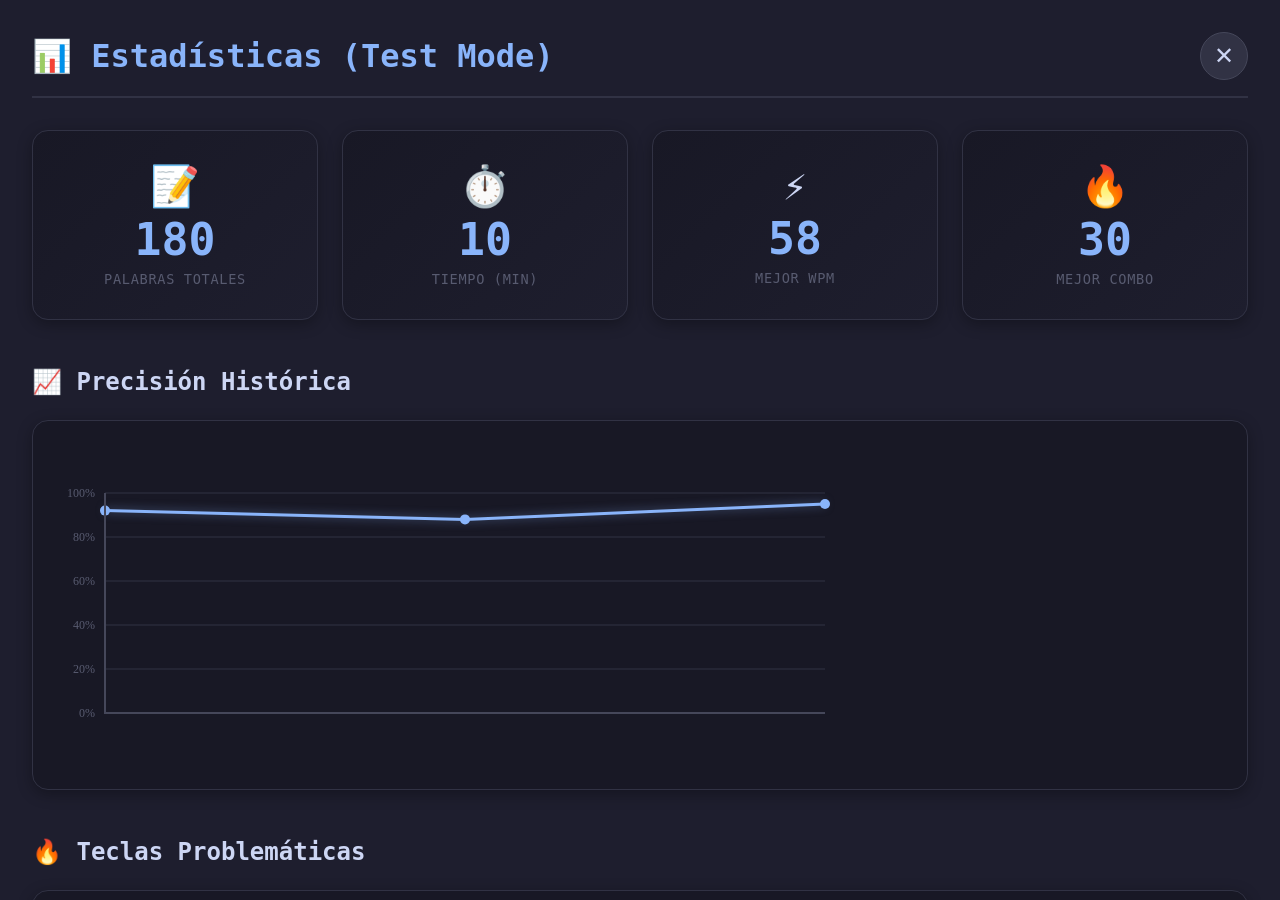
==== dashboard-test.html @ 6df622f4 "Supercambios task 1-8 complete" ====
<!DOCTYPE html>
<html lang="es">
<head>
    <meta charset="UTF-8">
    <meta name="viewport" content="width=device-width, initial-scale=1.0">
    <title>Dashboard Test - Type The Keyboard</title>
    <link rel="stylesheet" href="styles.css">
</head>
<body>
    <div class="header">
        <div class="logo">Dashboard Test</div>
    </div>

    <!-- Statistics Dashboard -->
    <div class="stats-dashboard" id="statsDashboard" style="display: block;">
        <div class="dashboard-header">
            <h2>📊 Estadísticas (Test Mode)</h2>
            <button class="back-btn" onclick="window.close()">✕</button>
        </div>

        <!-- Overall Statistics Cards -->
        <div class="overall-stats">
            <div class="stat-card">
                <div class="stat-icon">📝</div>
                <div class="stat-value" id="dashTotalWords">0</div>
                <div class="stat-label">Palabras totales</div>
            </div>
            <div class="stat-card">
                <div class="stat-icon">⏱️</div>
                <div class="stat-value" id="dashTotalTime">0</div>
                <div class="stat-label">Tiempo (min)</div>
            </div>
            <div class="stat-card">
                <div class="stat-icon">⚡</div>
                <div class="stat-value" id="dashBestWpm">0</div>
                <div class="stat-label">Mejor WPM</div>
            </div>
            <div class="stat-card">
                <div class="stat-icon">🔥</div>
                <div class="stat-value" id="dashBestCombo">0</div>
                <div class="stat-label">Mejor Combo</div>
            </div>
        </div>

        <!-- Historical Accuracy Chart -->
        <div class="chart-section">
            <h3>📈 Precisión Histórica</h3>
            <div class="chart-container">
                <canvas id="accuracyChart" width="800" height="300"></canvas>
            </div>
        </div>

        <!-- Keyboard Heatmap -->
        <div class="heatmap-section">
            <h3>🔥 Teclas Problemáticas</h3>
            <div class="heatmap-container" id="keyboardHeatmap"></div>
            <div class="problematic-keys-list" id="problematicKeysList"></div>
        </div>

        <!-- Top Difficult Words -->
        <div class="difficult-words-section">
            <h3>😰 Palabras Más Difíciles</h3>
            <div class="difficult-words-list" id="difficultWordsList"></div>
        </div>
    </div>

    <script src="statsTracker.js"></script>
    <script>
        // Initialize stats tracker
        const statsTracker = new StatsTracker();
        
        // Test function to populate with mock data
        async function populateWithMockData() {
            await statsTracker.initialize();
            
            // Create mock sessions
            const mockSessions = [
                {
                    timestamp: Date.now() - 86400000 * 5,
                    wpm: 45,
                    accuracy: 92,
                    totalWords: 50,
                    correctWords: 46,
                    missedWords: 4,
                    duration: 180,
                    highestCombo: 15,
                    difficulty: 'medium',
                    language: 'es',
                    sentencesCompleted: 3,
                    perfectSentences: 1
                },
                {
                    timestamp: Date.now() - 86400000 * 3,
                    wpm: 52,
                    accuracy: 88,
                    totalWords: 60,
                    correctWords: 53,
                    missedWords: 7,
                    duration: 200,
                    highestCombo: 22,
                    difficulty: 'medium',
                    language: 'es',
                    sentencesCompleted: 4,
                    perfectSentences: 2
                },
                {
                    timestamp: Date.now() - 86400000,
                    wpm: 58,
                    accuracy: 95,
                    totalWords: 70,
                    correctWords: 67,
                    missedWords: 3,
                    duration: 220,
                    highestCombo: 30,
                    difficulty: 'hard',
                    language: 'es',
                    sentencesCompleted: 5,
                    perfectSentences: 3
                }
            ];

            // Save mock sessions
            for (const session of mockSessions) {
                // Simulate session tracking
                statsTracker.startSession();
                
                // Add some mock errors
                statsTracker.trackKeyError('a');
                statsTracker.trackKeyError('s');
                statsTracker.trackKeyError('e');
                statsTracker.trackKeyError('a');
                statsTracker.trackWordError('gato');
                statsTracker.trackWordError('perro');
                statsTracker.trackWordError('casa');
                
                await statsTracker.saveSession(session);
            }
            
            console.log('Mock data populated');
            await loadDashboard();
        }

        // Load dashboard with data
        async function loadDashboard() {
            try {
                // Get overall stats
                const overallStats = await statsTracker.getOverallStats();
                console.log('Overall stats:', overallStats);

                // Update stat cards
                document.getElementById('dashTotalWords').textContent = overallStats.totalWords || 0;
                document.getElementById('dashTotalTime').textContent = Math.round((overallStats.totalTime || 0) / 60) || 0;
                document.getElementById('dashBestWpm').textContent = overallStats.bestWpm || 0;
                document.getElementById('dashBestCombo').textContent = overallStats.bestCombo || 0;

                // Generate accuracy chart
                await generateAccuracyChart();

                // Generate keyboard heatmap
                await generateKeyboardHeatmap();

                // Display top difficult words
                await displayTopDifficultWords();

                console.log('Dashboard loaded successfully');
            } catch (error) {
                console.error('Failed to load dashboard:', error);
            }
        }

        // Generate accuracy chart
        async function generateAccuracyChart() {
            const canvas = document.getElementById('accuracyChart');
            const ctx = canvas.getContext('2d');
            const accuracies = await statsTracker.getHistoricalAccuracy();

            if (accuracies.length === 0) {
                ctx.fillStyle = '#585b70';
                ctx.font = '16px "Roboto Mono"';
                ctx.textAlign = 'center';
                ctx.fillText('No hay datos históricos disponibles', canvas.width / 2, canvas.height / 2);
                return;
            }

            ctx.clearRect(0, 0, canvas.width, canvas.height);

            const padding = 40;
            const chartWidth = canvas.width - padding * 2;
            const chartHeight = canvas.height - padding * 2;

            // Draw grid
            ctx.strokeStyle = '#313244';
            ctx.lineWidth = 1;
            for (let i = 0; i <= 5; i++) {
                const y = padding + (chartHeight / 5) * i;
                ctx.beginPath();
                ctx.moveTo(padding, y);
                ctx.lineTo(canvas.width - padding, y);
                ctx.stroke();

                ctx.fillStyle = '#585b70';
                ctx.font = '12px "Roboto Mono"';
                ctx.textAlign = 'right';
                ctx.fillText(`${100 - i * 20}%`, padding - 10, y + 4);
            }

            // Draw line
            ctx.strokeStyle = '#89b4fa';
            ctx.lineWidth = 3;
            ctx.shadowBlur = 10;
            ctx.shadowColor = 'rgba(137, 180, 250, 0.5)';
            ctx.beginPath();
            
            accuracies.forEach((accuracy, index) => {
                const x = padding + (chartWidth / (accuracies.length - 1)) * index;
                const y = padding + chartHeight - (accuracy / 100) * chartHeight;
                if (index === 0) ctx.moveTo(x, y);
                else ctx.lineTo(x, y);
            });
            
            ctx.stroke();
            ctx.shadowBlur = 0;

            // Draw points
            ctx.fillStyle = '#89b4fa';
            accuracies.forEach((accuracy, index) => {
                const x = padding + (chartWidth / (accuracies.length - 1)) * index;
                const y = padding + chartHeight - (accuracy / 100) * chartHeight;
                ctx.beginPath();
                ctx.arc(x, y, 5, 0, Math.PI * 2);
                ctx.fill();
            });

            // Draw axes
            ctx.strokeStyle = '#45475a';
            ctx.lineWidth = 2;
            ctx.beginPath();
            ctx.moveTo(padding, padding);
            ctx.lineTo(padding, canvas.height - padding);
            ctx.lineTo(canvas.width - padding, canvas.height - padding);
            ctx.stroke();
        }

        // Generate keyboard heatmap
        async function generateKeyboardHeatmap() {
            const heatmapContainer = document.getElementById('keyboardHeatmap');
            const problematicKeysList = document.getElementById('problematicKeysList');
            const problematicKeys = await statsTracker.getProblematicKeys();

            if (problematicKeys.size === 0) {
                heatmapContainer.innerHTML = '<div class="empty-state"><div class="empty-state-icon">🎉</div><div class="empty-state-text">¡Sin errores registrados!</div></div>';
                return;
            }

            const maxErrors = Math.max(...Array.from(problematicKeys.values()));
            const keyboardLayout = [
                ['q', 'w', 'e', 'r', 't', 'y', 'u', 'i', 'o', 'p'],
                ['a', 's', 'd', 'f', 'g', 'h', 'j', 'k', 'l'],
                ['z', 'x', 'c', 'v', 'b', 'n', 'm']
            ];

            const heatmapKeyboard = document.createElement('div');
            heatmapKeyboard.className = 'heatmap-keyboard';

            keyboardLayout.forEach(row => {
                const rowDiv = document.createElement('div');
                rowDiv.className = 'heatmap-row';

                row.forEach(key => {
                    const keyDiv = document.createElement('div');
                    keyDiv.className = 'heatmap-key';
                    keyDiv.textContent = key;

                    const errorCount = problematicKeys.get(key) || 0;
                    if (errorCount > 0) {
                        keyDiv.setAttribute('data-errors', errorCount);
                        const intensity = errorCount / maxErrors;
                        const hue = (1 - intensity) * 120;
                        keyDiv.style.backgroundColor = `hsl(${hue}, 70%, 40%)`;
                        keyDiv.style.color = '#1e1e2e';
                    }

                    rowDiv.appendChild(keyDiv);
                });

                heatmapKeyboard.appendChild(rowDiv);
            });

            heatmapContainer.innerHTML = '';
            heatmapContainer.appendChild(heatmapKeyboard);

            // Top 10 keys
            const sortedKeys = Array.from(problematicKeys.entries())
                .sort((a, b) => b[1] - a[1])
                .slice(0, 10);

            problematicKeysList.innerHTML = '';
            sortedKeys.forEach(([key, count]) => {
                const keyItem = document.createElement('div');
                keyItem.className = 'problematic-key-item';
                keyItem.innerHTML = `
                    <div class="problematic-key-char">${key}</div>
                    <div>
                        <div class="problematic-key-count">${count}</div>
                        <div class="problematic-key-label">errores</div>
                    </div>
                `;
                problematicKeysList.appendChild(keyItem);
            });
        }

        // Display top difficult words
        async function displayTopDifficultWords() {
            const difficultWordsList = document.getElementById('difficultWordsList');
            const topWords = await statsTracker.getTopDifficultWords();

            if (topWords.length === 0) {
                difficultWordsList.innerHTML = '<div class="empty-state"><div class="empty-state-icon">✨</div><div class="empty-state-text">¡Sin palabras difíciles!</div></div>';
                return;
            }

            difficultWordsList.innerHTML = '';
            topWords.forEach((item, index) => {
                const wordItem = document.createElement('div');
                wordItem.className = 'difficult-word-item';
                wordItem.innerHTML = `
                    <div class="difficult-word-rank">#${index + 1}</div>
                    <div class="difficult-word-text">${item.word}</div>
                    <div class="difficult-word-errors">
                        <div class="difficult-word-count">${item.errors}</div>
                        <div class="difficult-word-label">intentos</div>
                    </div>
                `;
                difficultWordsList.appendChild(wordItem);
            });
        }

        // Initialize on load
        window.addEventListener('load', () => {
            console.log('Dashboard test loaded');
            populateWithMockData();
        });
    </script>
</body>
</html>
---- styles.css ----
* {
    margin: 0;
    padding: 0;
    box-sizing: border-box;
}

body {
    font-family: 'Roboto Mono', 'SF Mono', 'Fira Code', monospace;
    background: #1e1e2e;
    color: #cdd6f4;
    min-height: 100vh;
    max-height: 100vh;
    overflow: hidden;
    display: flex;
    flex-direction: column;
    align-items: center;
    justify-content: center;
    user-select: none;
}

.container {
    width: 100%;
    max-width: 900px;
    height: calc(100vh - 80px);
    padding: 2rem;
    padding-top: 5rem;
    overflow: hidden;
    display: flex;
    flex-direction: column;
}

/* Header */
.header {
    position: fixed;
    top: 0;
    left: 0;
    right: 0;
    display: flex;
    align-items: center;
    justify-content: center;
    padding: 2.5rem 2.5rem;
    background: #181825;
    border-bottom: 1px solid #313244;
    z-index: 50;
}

.logo {
    font-size: 1.8rem;
    font-weight: 700;
    color: #89b4fa;
    letter-spacing: -0.02em;
}

/* Stats bar */
.stats-bar {
    display: flex;
    gap: 2rem;
    margin-bottom: 2rem;
    opacity: 0;
    transition: opacity 0.3s;
}

.stats-bar.visible {
    opacity: 1;
}

.stat-item {
    display: flex;
    flex-direction: column;
}

.stat-value {
    font-size: 1.8rem;
    font-weight: 700;
    color: #89b4fa;
    line-height: 1;
}

.stat-label {
    font-size: 0.65rem;
    color: #585b70;
    text-transform: uppercase;
    letter-spacing: 0.05em;
    margin-top: 0.2rem;
}

/* Zona de oraciones acumuladas */
.accumulated-sentences {
    min-height: 80px;
    margin-bottom: 1rem;
    padding: 1rem;
    background: rgba(49, 50, 68, 0.3);
    border-radius: 8px;
    border: 1px solid #313244;
    display: flex;
    flex-wrap: wrap;
    gap: 0.3em;
    align-items: flex-start;
    font-size: 1.2rem;
    line-height: 1.8;
    overflow: hidden;
    transition: all 0.3s;
}

.accumulated-sentences .word-accumulated {
    color: #a6e3a1;
    font-weight: 500;
    transition: all 0.3s;
}

.accumulated-sentences .sentence-complete {
    animation: sentenceGlow 0.6s ease;
}

.accumulated-sentences .period {
    color: #89b4fa;
    font-weight: 700;
    margin-right: 0.8em;
}

@keyframes sentenceGlow {

    0%,
    100% {
        color: #a6e3a1;
    }

    50% {
        color: #f9e2af;
        transform: scale(1.1);
    }
}

/* Zona de texto - Vertical Track */
.text-display {
    position: relative;
    font-size: 1.5rem;
    line-height: 2;
    flex: 1;
    min-height: 0;
    margin-bottom: 1rem;
    outline: none;
    overflow: hidden;
    white-space: nowrap;
    border: 2px solid #313244;
    border-radius: 8px;
    background: none;
}

.text-display .word {
    display: inline-block;
    margin-right: 0.5em;
}

/* Falling words */
.falling-word {
    position: absolute;
    display: flex;
    gap: 0.1em;
    color: #585b70;
    transition: color 0.2s;
}

.text-display .char {
    position: relative;
    display: inline-block;
    color: #585b70;
    transition: color 0.05s;
}

.text-display .char.correct {
    color: #cdd6f4;
}

.text-display .char.incorrect {
    color: #f38ba8;
}

.text-display .char.extra {
    color: #f38ba8;
    opacity: 0.7;
}

/* Cursor parpadeante */
.cursor {
    position: absolute;
    width: 2px;
    height: 1.8rem;
    background: #89b4fa;
    border-radius: 1px;
    top: 0.2rem;
    left: 0;
    transition: left 0.08s ease, top 0.08s ease;
    animation: blink 1s step-end infinite;
}

.cursor.typing {
    animation: none;
    opacity: 1;
}

@keyframes blink {

    0%,
    100% {
        opacity: 1;
    }

    50% {
        opacity: 0;
    }
}

/* Mensaje de inicio */
.start-hint {
    display: block;
    width: 100%;
    color: #585b70;
    font-size: 0.9rem;
    margin-top: 1rem;
    margin-bottom: 1rem;
    transition: opacity 0.3s;
    text-align: center;
}

.start-hint.hidden {
    opacity: 0;
}

/* Pantalla de resultados */
.results {
    display: none;
    flex-direction: column;
    align-items: center;
    gap: 2rem;
    animation: fadeIn 0.4s ease;
}

.results.active {
    display: flex;
}

@keyframes fadeIn {
    from {
        opacity: 0;
        transform: translateY(10px);
    }

    to {
        opacity: 1;
        transform: translateY(0);
    }
}

.results-grid {
    display: grid;
    grid-template-columns: repeat(5, 1fr);
    gap: 1.5rem;
}

.result-card {
    text-align: center;
    padding: 1.2rem;
    background: #313244;
    border-radius: 12px;
}

.result-card .value {
    font-size: 2.2rem;
    font-weight: 700;
    color: #89b4fa;
}

.result-card .label {
    font-size: 0.7rem;
    color: #585b70;
    text-transform: uppercase;
    letter-spacing: 0.05em;
    margin-top: 0.3rem;
}

.restart-btn {
    background: none;
    border: 1px solid #313244;
    color: #585b70;
    font-family: inherit;
    font-size: 0.85rem;
    padding: 0.6rem 1.5rem;
    border-radius: 8px;
    cursor: pointer;
    transition: all 0.2s;
}

.restart-btn:hover {
    border-color: #89b4fa;
    color: #89b4fa;
}

.restart-hint {
    font-size: 0.75rem;
    color: #45475a;
}

/* Footer */
.back-to-menu-btn {
    background: none;
    border: none;
    color: #89b4fa;
    font-family: inherit;
    font-size: 0.8rem;
    cursor: pointer;
    padding: 0.5rem 1rem;
    margin-top: 2rem;
    transition: color 0.2s;
}

.back-to-menu-btn:hover {
    color: #89b4fa;
}

.footer {
    position: fixed;
    bottom: 1.5rem;
    font-size: 0.7rem;
    color: #45475a;
}

/* Bomba */
.bomb {
    position: absolute;
    width: 2px;
    height: 1.8rem;
    background: #f38ba8;
    border-radius: 1px;
    top: 0.2rem;
    left: 0;
    transition: left 0.1s linear, top 0.1s linear;
    z-index: 5;
    box-shadow: 0 0 8px rgba(243, 139, 168, 0.6), 0 0 20px rgba(243, 139, 168, 0.3);
}

.bomb::before {
    content: '💣';
    position: absolute;
    top: -1.4rem;
    left: 50%;
    transform: translateX(-50%);
    font-size: 1rem;
    filter: drop-shadow(0 0 4px rgba(243, 139, 168, 0.8));
}

.bomb.exploding::before {
    content: '💥';
    font-size: 1.4rem;
    animation: explode 0.4s ease forwards;
}

@keyframes explode {
    0% {
        transform: translateX(-50%) scale(1);
    }

    50% {
        transform: translateX(-50%) scale(1.8);
    }

    100% {
        transform: translateX(-50%) scale(0.5);
        opacity: 0;
    }
}

.word.exploded .char {
    animation: charExplode 0.3s ease forwards;
    color: #f38ba8 !important;
}

@keyframes charExplode {
    0% {
        transform: translateY(0);
        opacity: 1;
    }

    50% {
        transform: translateY(-4px);
    }

    100% {
        transform: translateY(0);
        opacity: 1;
    }
}

.bomb-warning {
    position: fixed;
    top: 0;
    left: 0;
    right: 0;
    bottom: 0;
    background: rgba(243, 139, 168, 0.03);
    pointer-events: none;
    opacity: 0;
    transition: opacity 0.2s;
    z-index: 100;
}

.bomb-warning.flash {
    opacity: 1;
    animation: flashRed 0.3s ease;
}

@keyframes flashRed {
    0% {
        background: rgba(243, 139, 168, 0.15);
    }

    100% {
        background: rgba(243, 139, 168, 0);
    }
}

/* Menú de dificultad */
.menu-screen {
    display: flex;
    flex-direction: column;
    align-items: center;
    justify-content: center;
    min-height: 100vh;
    padding: 2rem;
    padding-top: 5rem;
    animation: fadeIn 0.4s ease;
}

.menu-screen.hidden {
    display: none;
}

.menu-title {
    font-size: 2.4rem;
    font-weight: 700;
    color: #89b4fa;
    margin-bottom: 0.5rem;
    letter-spacing: -0.02em;
}

.menu-subtitle {
    font-size: 0.9rem;
    color: #585b70;
    margin-bottom: 3rem;
    text-align: center;
    max-width: 400px;
    line-height: 1.6;
}

.difficulty-cards {
    display: flex;
    gap: 1.5rem;
}

.difficulty-card {
    background: #181825;
    border: 1px solid #313244;
    border-radius: 16px;
    padding: 2rem 1.8rem;
    width: 200px;
    text-align: center;
    cursor: pointer;
    transition: all 0.2s ease;
    position: relative;
    overflow: hidden;
}

.difficulty-card:hover {
    transform: translateY(-4px);
    border-color: var(--card-color);
    box-shadow: 0 8px 30px rgba(0, 0, 0, 0.3);
}

.difficulty-card::before {
    content: '';
    position: absolute;
    top: 0;
    left: 0;
    right: 0;
    height: 3px;
    background: var(--card-color);
    opacity: 0;
    transition: opacity 0.2s;
}

.difficulty-card:hover::before {
    opacity: 1;
}

.difficulty-card.easy {
    --card-color: #a6e3a1;
}

.difficulty-card.medium {
    --card-color: #f9e2af;
}

.difficulty-card.hard {
    --card-color: #f38ba8;
}

.difficulty-icon {
    font-size: 2.5rem;
    margin-bottom: 1rem;
}

.difficulty-icon img {
    width: 4rem;
    height: 4rem;
    object-fit: contain;
}

.difficulty-name {
    font-size: 1.1rem;
    font-weight: 600;
    color: #cdd6f4;
    margin-bottom: 0.5rem;
}

.difficulty-desc {
    font-size: 0.75rem;
    color: #585b70;
    line-height: 1.5;
}

.difficulty-speed {
    display: inline-block;
    margin-top: 0.8rem;
    font-size: 0.7rem;
    color: var(--card-color);
    background: rgba(0, 0, 0, 0.2);
    padding: 0.3rem 0.6rem;
    border-radius: 4px;
    font-weight: 500;
}


/* Toggle de idioma */
.language-toggle {
    margin-top: 2rem;
    display: flex;
    align-items: center;
    gap: 0.8rem;
    cursor: pointer;
    user-select: none;
}

.lang-label {
    font-size: 0.85rem;
    color: #585b70;
    transition: color 0.3s;
}

.lang-label.lang-active {
    color: #89b4fa;
    font-weight: 600;
}

.toggle-track {
    width: 44px;
    height: 24px;
    background: #313244;
    border-radius: 12px;
    position: relative;
    transition: background 0.3s;
}

.toggle-ball {
    width: 18px;
    height: 18px;
    background: #89b4fa;
    border-radius: 50%;
    position: absolute;
    top: 3px;
    left: 3px;
    transition: left 0.3s ease;
    box-shadow: 0 0 6px rgba(137, 180, 250, 0.5);
}

.toggle-ball.right {
    left: 23px;
}

@media (max-width: 600px) {
    .difficulty-cards {
        flex-direction: column;
        gap: 1rem;
    }

    .difficulty-card {
        width: 100%;
        max-width: 280px;
    }

    .text-display {
        font-size: 1.2rem;
        height: 2.5rem;
    }

    .results-grid {
        grid-template-columns: repeat(2, 1fr);
    }

    .config {
        flex-wrap: wrap;
    }
}

/* Combo Display Styles */
.combo-display {
    position: fixed;
    top: 50%;
    right: 2rem;
    transform: translateY(-50%);
    display: flex;
    flex-direction: column;
    align-items: center;
    gap: 1rem;
    z-index: 20;
}

.combo-counter {
    display: flex;
    flex-direction: column;
    align-items: center;
    padding: 1.5rem 1.2rem;
    background: rgba(49, 50, 68, 0.9);
    border: 2px solid #89b4fa;
    border-radius: 12px;
    min-width: 100px;
    box-shadow: 0 4px 20px rgba(137, 180, 250, 0.3);
}

.combo-value {
    font-size: 3rem;
    font-weight: 700;
    color: #89b4fa;
    line-height: 1;
    text-shadow: 0 0 10px rgba(137, 180, 250, 0.5);
}

.combo-label {
    font-size: 0.7rem;
    color: #585b70;
    text-transform: uppercase;
    letter-spacing: 0.1em;
    margin-top: 0.5rem;
}

.multiplier {
    padding: 0.8rem 1.5rem;
    background: linear-gradient(135deg, rgba(249, 226, 175, 0.15) 0%, rgba(250, 179, 135, 0.15) 100%);
    border: 2px solid #f9e2af;
    border-radius: 8px;
    box-shadow: 0 4px 15px rgba(249, 226, 175, 0.2);
}

.multiplier-value {
    font-size: 1.8rem;
    font-weight: 700;
    color: #f9e2af;
    text-shadow: 0 0 8px rgba(249, 226, 175, 0.6);
}

/* Combo fire effect (for combo 21+) */
.combo-counter.on-fire {
    animation: fireGlow 0.5s ease-in-out infinite alternate;
    border-color: #f38ba8;
}

.combo-counter.on-fire .combo-value {
    color: #f38ba8;
    text-shadow: 0 0 15px rgba(243, 139, 168, 0.8);
}

@keyframes fireGlow {
    from {
        box-shadow: 0 0 20px rgba(243, 139, 168, 0.5);
    }

    to {
        box-shadow: 0 0 40px rgba(243, 139, 168, 0.8), 0 0 60px rgba(251, 179, 135, 0.6);
    }
}

/* Multiplier Display (legacy element - now part of combo display) */
.multiplier-display {
    display: none;
}

/* Visual Keyboard Styles */
.visual-keyboard {
    display: flex;
    flex-direction: column;
    gap: 0.4rem;
    padding: 1rem;
    background: #181825;
    border-radius: 12px;
    margin: 1rem auto 0;
    max-width: 900px;
    box-shadow: 0 4px 20px rgba(0, 0, 0, 0.3);
}

.keyboard-row {
    display: flex;
    gap: 0.3rem;
    justify-content: center;
}

.key {
    min-width: 2.8rem;
    height: 2.8rem;
    display: flex;
    align-items: center;
    justify-content: center;
    background: #313244;
    border: 1px solid #45475a;
    border-radius: 6px;
    font-size: 0.85rem;
    font-weight: 500;
    color: #cdd6f4;
    transition: all 0.15s ease;
    position: relative;
    cursor: default;
    user-select: none;
}

.key.spacebar {
    min-width: 18rem;
    font-size: 0.7rem;
    letter-spacing: 0.1em;
}

/* Expected key (next to type) */
.key.expected {
    border-color: var(--finger-color);
    box-shadow: 0 0 12px var(--finger-color), inset 0 0 8px rgba(255, 255, 255, 0.1);
    background: rgba(137, 180, 250, 0.1);
    transform: translateY(-2px);
    animation: pulse 1s ease-in-out infinite;
}

@keyframes pulse {

    0%,
    100% {
        box-shadow: 0 0 12px var(--finger-color), inset 0 0 8px rgba(255, 255, 255, 0.1);
    }

    50% {
        box-shadow: 0 0 20px var(--finger-color), inset 0 0 12px rgba(255, 255, 255, 0.15);
    }
}

/* Correct key press */
.key.correct {
    background: #a6e3a1;
    color: #1e1e2e;
    border-color: #a6e3a1;
    box-shadow: 0 0 15px #a6e3a1;
    transform: scale(0.95);
    animation: correctPulse 0.2s ease;
}

@keyframes correctPulse {
    0% {
        transform: scale(1);
    }

    50% {
        transform: scale(1.1);
    }

    100% {
        transform: scale(0.95);
    }
}

/* Incorrect key press */
.key.incorrect {
    background: #f38ba8;
    color: #1e1e2e;
    border-color: #f38ba8;
    box-shadow: 0 0 15px #f38ba8;
    animation: shake 0.3s ease;
}

@keyframes shake {

    0%,
    100% {
        transform: translateX(0);
    }

    25% {
        transform: translateX(-4px);
    }

    75% {
        transform: translateX(4px);
    }
}

/* Hover effect for keys (for reference) */
.key:hover {
    background: #45475a;
}

/* Responsive adjustments */
@media (max-width: 768px) {
    .visual-keyboard {
        scale: 0.8;
        margin: 0.5rem auto;
    }

    .key {
        min-width: 2.2rem;
        height: 2.2rem;
        font-size: 0.75rem;
    }

    .key.spacebar {
        min-width: 14rem;
    }
}

/* View Stats Button */
.view-stats-btn {
    margin-top: 2rem;
    background: linear-gradient(135deg, #89b4fa 0%, #cba6f7 100%);
    border: none;
    color: #1e1e2e;
    font-family: inherit;
    font-size: 0.95rem;
    font-weight: 600;
    padding: 0.8rem 2rem;
    border-radius: 12px;
    cursor: pointer;
    transition: all 0.3s;
    box-shadow: 0 4px 15px rgba(137, 180, 250, 0.3);
}

.view-stats-btn:hover {
    transform: translateY(-2px);
    box-shadow: 0 6px 20px rgba(137, 180, 250, 0.5);
}

/* Statistics Dashboard */
.stats-dashboard {
    position: fixed;
    top: 0;
    left: 0;
    right: 0;
    bottom: 0;
    background: #1e1e2e;
    z-index: 100;
    overflow-y: auto;
    padding: 2rem;
    animation: slideIn 0.3s ease;
}

@keyframes slideIn {
    from {
        opacity: 0;
        transform: translateY(20px);
    }

    to {
        opacity: 1;
        transform: translateY(0);
    }
}

.dashboard-header {
    display: flex;
    justify-content: space-between;
    align-items: center;
    margin-bottom: 2rem;
    padding-bottom: 1rem;
    border-bottom: 2px solid #313244;
}

.dashboard-header h2 {
    font-size: 2rem;
    color: #89b4fa;
    font-weight: 700;
}

.dashboard-header .back-btn {
    background: #313244;
    border: 1px solid #45475a;
    color: #cdd6f4;
    font-size: 1.5rem;
    width: 3rem;
    height: 3rem;
    border-radius: 50%;
    cursor: pointer;
    transition: all 0.2s;
    display: flex;
    align-items: center;
    justify-content: center;
}

.dashboard-header .back-btn:hover {
    background: #45475a;
    border-color: #89b4fa;
    color: #89b4fa;
}

/* Overall Statistics Cards */
.overall-stats {
    display: grid;
    grid-template-columns: repeat(auto-fit, minmax(200px, 1fr));
    gap: 1.5rem;
    margin-bottom: 3rem;
}

.overall-stats .stat-card {
    background: linear-gradient(135deg, #181825 0%, #1e1e2e 100%);
    border: 1px solid #313244;
    border-radius: 16px;
    padding: 2rem;
    text-align: center;
    transition: all 0.3s;
    box-shadow: 0 4px 15px rgba(0, 0, 0, 0.3);
}

.overall-stats .stat-card:hover {
    transform: translateY(-4px);
    border-color: #89b4fa;
    box-shadow: 0 8px 25px rgba(137, 180, 250, 0.2);
}

.overall-stats .stat-icon {
    font-size: 2.5rem;
    margin-bottom: 0.5rem;
}

.overall-stats .stat-value {
    font-size: 2.8rem;
    font-weight: 700;
    color: #89b4fa;
    line-height: 1;
    margin-bottom: 0.5rem;
}

.overall-stats .stat-label {
    font-size: 0.85rem;
    color: #585b70;
    text-transform: uppercase;
    letter-spacing: 0.05em;
}

/* Chart Section */
.chart-section {
    margin-bottom: 3rem;
}

.chart-section h3 {
    font-size: 1.5rem;
    color: #cdd6f4;
    margin-bottom: 1.5rem;
    font-weight: 600;
}

.chart-container {
    background: #181825;
    border: 1px solid #313244;
    border-radius: 16px;
    padding: 2rem;
    box-shadow: 0 4px 15px rgba(0, 0, 0, 0.3);
}

/* Heatmap Section */
.heatmap-section {
    margin-bottom: 3rem;
}

.heatmap-section h3 {
    font-size: 1.5rem;
    color: #cdd6f4;
    margin-bottom: 1.5rem;
    font-weight: 600;
}

.heatmap-container {
    background: #181825;
    border: 1px solid #313244;
    border-radius: 16px;
    padding: 2rem;
    margin-bottom: 1.5rem;
    box-shadow: 0 4px 15px rgba(0, 0, 0, 0.3);
}

.heatmap-keyboard {
    display: flex;
    flex-direction: column;
    gap: 0.4rem;
}

.heatmap-row {
    display: flex;
    gap: 0.3rem;
    justify-content: center;
}

.heatmap-key {
    min-width: 2.8rem;
    height: 2.8rem;
    display: flex;
    align-items: center;
    justify-content: center;
    background: #313244;
    border: 1px solid #45475a;
    border-radius: 6px;
    font-size: 0.85rem;
    font-weight: 500;
    color: #cdd6f4;
    position: relative;
    cursor: default;
    transition: all 0.2s;
}

.heatmap-key.spacebar {
    min-width: 18rem;
    font-size: 0.7rem;
}

.heatmap-key[data-errors] {
    position: relative;
}

.heatmap-key[data-errors]::after {
    content: attr(data-errors);
    position: absolute;
    top: -8px;
    right: -8px;
    background: #f38ba8;
    color: #1e1e2e;
    font-size: 0.6rem;
    font-weight: 700;
    padding: 0.2rem 0.4rem;
    border-radius: 4px;
    min-width: 1.2rem;
    text-align: center;
}

.problematic-keys-list {
    display: grid;
    grid-template-columns: repeat(auto-fit, minmax(150px, 1fr));
    gap: 1rem;
}

.problematic-key-item {
    background: #181825;
    border: 1px solid #313244;
    border-radius: 8px;
    padding: 1rem;
    display: flex;
    align-items: center;
    justify-content: space-between;
    transition: all 0.2s;
}

.problematic-key-item:hover {
    border-color: #f38ba8;
    transform: translateX(4px);
}

.problematic-key-char {
    font-size: 1.5rem;
    font-weight: 700;
    color: #f38ba8;
    background: rgba(243, 139, 168, 0.1);
    padding: 0.5rem 0.8rem;
    border-radius: 6px;
}

.problematic-key-count {
    font-size: 1.2rem;
    font-weight: 600;
    color: #cdd6f4;
}

.problematic-key-label {
    font-size: 0.7rem;
    color: #585b70;
    text-transform: uppercase;
}

/* Difficult Words Section */
.difficult-words-section {
    margin-bottom: 3rem;
}

.difficult-words-section h3 {
    font-size: 1.5rem;
    color: #cdd6f4;
    margin-bottom: 1.5rem;
    font-weight: 600;
}

.difficult-words-list {
    display: flex;
    flex-direction: column;
    gap: 1rem;
}

.difficult-word-item {
    background: #181825;
    border: 1px solid #313244;
    border-radius: 12px;
    padding: 1.5rem;
    display: flex;
    align-items: center;
    justify-content: space-between;
    transition: all 0.2s;
    box-shadow: 0 2px 10px rgba(0, 0, 0, 0.2);
}

.difficult-word-item:hover {
    border-color: #f38ba8;
    transform: translateX(4px);
}

.difficult-word-rank {
    font-size: 2rem;
    font-weight: 700;
    color: #45475a;
    margin-right: 1.5rem;
    min-width: 3rem;
    text-align: center;
}

.difficult-word-text {
    flex: 1;
    font-size: 1.5rem;
    font-weight: 600;
    color: #f38ba8;
    font-family: 'Roboto Mono', monospace;
}

.difficult-word-errors {
    display: flex;
    flex-direction: column;
    align-items: flex-end;
}

.difficult-word-count {
    font-size: 1.8rem;
    font-weight: 700;
    color: #f38ba8;
    line-height: 1;
}

.difficult-word-label {
    font-size: 0.7rem;
    color: #585b70;
    text-transform: uppercase;
    letter-spacing: 0.05em;
    margin-top: 0.3rem;
}

/* Empty state */
.empty-state {
    text-align: center;
    padding: 3rem 2rem;
    color: #585b70;
}

.empty-state-icon {
    font-size: 4rem;
    margin-bottom: 1rem;
}

.empty-state-text {
    font-size: 1.2rem;
    margin-bottom: 0.5rem;
}

.empty-state-hint {
    font-size: 0.9rem;
    color: #45475a;
}

/* Responsive Dashboard */
@media (max-width: 768px) {
    .stats-dashboard {
        padding: 1rem;
    }

    .dashboard-header h2 {
        font-size: 1.5rem;
    }

    .overall-stats {
        grid-template-columns: repeat(2, 1fr);
        gap: 1rem;
    }

    .overall-stats .stat-card {
        padding: 1.5rem 1rem;
    }

    .overall-stats .stat-icon {
        font-size: 2rem;
    }

    .overall-stats .stat-value {
        font-size: 2rem;
    }

    .chart-container {
        padding: 1rem;
    }

    .heatmap-container {
        padding: 1rem;
        overflow-x: auto;
    }

    .difficult-word-item {
        padding: 1rem;
    }

    .difficult-word-rank {
        font-size: 1.5rem;
        margin-right: 1rem;
        min-width: 2rem;
    }

    .difficult-word-text {
        font-size: 1.2rem;
    }

    .difficult-word-count {
        font-size: 1.4rem;
    }
}
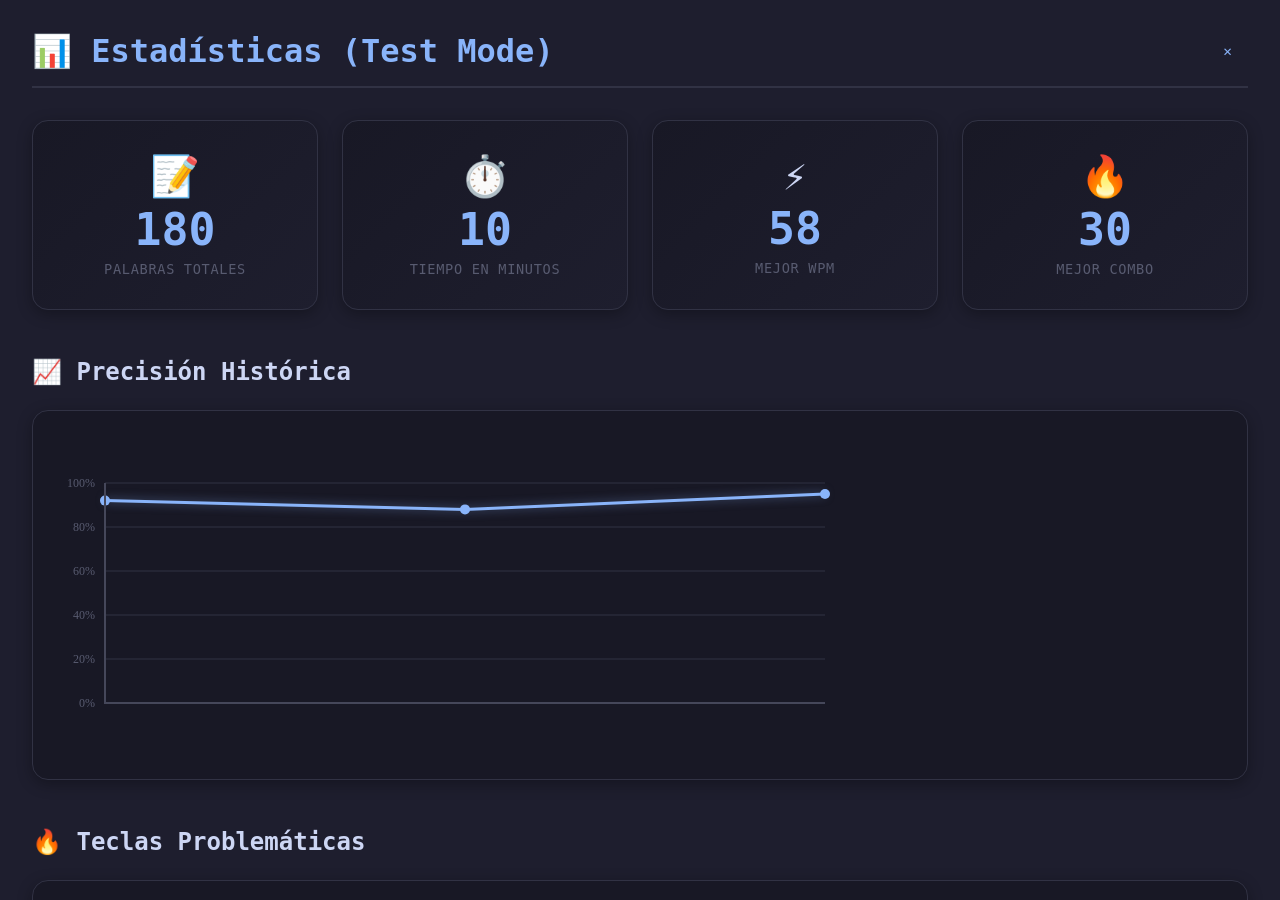
==== commit 9aa2ac29: "redaccion de pestañaAcerda_del_juego y debugging boton Regresar" ====
--- a/dashboard-test.html
+++ b/dashboard-test.html
@@ -28,7 +28,7 @@
             <div class="stat-card">
                 <div class="stat-icon">⏱️</div>
                 <div class="stat-value" id="dashTotalTime">0</div>
-                <div class="stat-label">Tiempo (min)</div>
+                <div class="stat-label">Tiempo en minutos</div>
             </div>
             <div class="stat-card">
                 <div class="stat-icon">⚡</div>
--- a/styles.css
+++ b/styles.css
@@ -20,13 +20,21 @@
 
 .container {
     width: 100%;
-    max-width: 900px;
+    max-width: 1200px;
     height: calc(100vh - 80px);
     padding: 2rem;
     padding-top: 5rem;
     overflow: hidden;
     display: flex;
     flex-direction: column;
+}
+
+/* Game area: text-display + keyboard side by side */
+.game-area {
+    display: flex;
+    gap: 1rem;
+    flex: 1;
+    min-height: 0;
 }
 
 /* Header */
@@ -137,8 +145,7 @@
     font-size: 1.5rem;
     line-height: 2;
     flex: 1;
-    min-height: 0;
-    margin-bottom: 1rem;
+    min-height: 300px;
     outline: none;
     overflow: hidden;
     white-space: nowrap;
@@ -212,13 +219,23 @@
 }
 
 /* Mensaje de inicio */
+.hint-row {
+    display: flex;
+    align-items: center;
+    justify-content: center;
+    position: relative;
+    margin-top: 1rem;
+    margin-bottom: 1rem;
+}
+
+.hint-row .back-to-menu-btn {
+    position: absolute;
+    left: 0;
+}
+
 .start-hint {
-    display: block;
-    width: 100%;
     color: #585b70;
     font-size: 0.9rem;
-    margin-top: 1rem;
-    margin-bottom: 1rem;
     transition: opacity 0.3s;
     text-align: center;
 }
@@ -540,6 +557,185 @@
 }
 
 
+/* Botón Acerca del juego */
+.about-game-btn {
+    background: none;
+    border: none;
+    color: #cba6f7;
+    font-family: inherit;
+    font-size: 0.85rem;
+    font-weight: 600;
+    padding: 0;
+    cursor: pointer;
+    margin-left: 0.3rem;
+    transition: opacity 0.2s;
+}
+
+.about-game-btn:hover {
+    opacity: 0.7;
+}
+
+/* About Game Dashboard */
+.about-dashboard {
+    position: fixed;
+    top: 0;
+    left: 0;
+    right: 0;
+    bottom: 0;
+    background: #1e1e2e;
+    z-index: 100;
+    overflow-y: auto;
+    padding: 2rem;
+    animation: slideIn 0.3s ease;
+}
+
+.about-section {
+    margin-bottom: 2.5rem;
+}
+
+.about-section h3 {
+    font-size: 1.5rem;
+    color: #cba6f7;
+    margin-bottom: 1rem;
+    font-weight: 600;
+}
+
+.about-text {
+    font-size: 1rem;
+    color: #a6adc8;
+    line-height: 1.8;
+}
+
+.about-steps {
+    display: flex;
+    flex-direction: column;
+    gap: 1rem;
+}
+
+.about-step {
+    display: flex;
+    align-items: flex-start;
+    gap: 1rem;
+    background: #181825;
+    border: 1px solid #313244;
+    border-radius: 12px;
+    padding: 1.2rem;
+    transition: all 0.2s;
+}
+
+.about-step:hover {
+    border-color: #cba6f7;
+    transform: translateX(4px);
+}
+
+.step-number {
+    min-width: 2.5rem;
+    height: 2.5rem;
+    display: flex;
+    align-items: center;
+    justify-content: center;
+    background: rgba(203, 166, 247, 0.15);
+    color: #cba6f7;
+    font-size: 1.2rem;
+    font-weight: 700;
+    border-radius: 50%;
+    flex-shrink: 0;
+}
+
+/* Glossary term styles (like game UI) */
+.step-number.glossary-term {
+    min-width: 3rem;
+    height: 2.5rem;
+    background: rgba(137, 180, 250, 0.1);
+    border: 1px solid #89b4fa;
+    color: #89b4fa;
+    font-size: 0.75rem;
+    font-weight: 700;
+    text-transform: uppercase;
+    letter-spacing: 0.05em;
+    border-radius: 8px;
+}
+
+.step-number.glossary-combo {
+    min-width: 3rem;
+    height: 2.5rem;
+    background: rgba(137, 180, 250, 0.1);
+    border: 2px solid #89b4fa;
+    color: #89b4fa;
+    font-size: 1.4rem;
+    font-weight: 700;
+    border-radius: 8px;
+    text-shadow: 0 0 10px rgba(137, 180, 250, 0.5);
+}
+
+.step-number.glossary-multiplier {
+    min-width: 3rem;
+    height: 2.5rem;
+    background: linear-gradient(135deg, rgba(249, 226, 175, 0.15) 0%, rgba(250, 179, 135, 0.15) 100%);
+    border: 2px solid #f9e2af;
+    color: #f9e2af;
+    font-size: 1.2rem;
+    font-weight: 700;
+    border-radius: 8px;
+    text-shadow: 0 0 8px rgba(249, 226, 175, 0.6);
+}
+
+.step-text {
+    font-size: 0.95rem;
+    color: #a6adc8;
+    line-height: 1.6;
+}
+
+.about-features {
+    display: grid;
+    grid-template-columns: repeat(auto-fit, minmax(220px, 1fr));
+    gap: 1.5rem;
+}
+
+.about-feature-card {
+    background: #181825;
+    border: 1px solid #313244;
+    border-radius: 16px;
+    padding: 1.8rem;
+    text-align: center;
+    transition: all 0.3s;
+    box-shadow: 0 4px 15px rgba(0, 0, 0, 0.3);
+}
+
+.about-feature-card:hover {
+    transform: translateY(-4px);
+    border-color: #cba6f7;
+    box-shadow: 0 8px 25px rgba(203, 166, 247, 0.2);
+}
+
+.feature-icon {
+    font-size: 2.5rem;
+    margin-bottom: 0.8rem;
+}
+
+.feature-title {
+    font-size: 1.1rem;
+    font-weight: 600;
+    color: #cdd6f4;
+    margin-bottom: 0.5rem;
+}
+
+.feature-desc {
+    font-size: 0.85rem;
+    color: #585b70;
+    line-height: 1.5;
+}
+
+@media (max-width: 768px) {
+    .about-dashboard {
+        padding: 1rem;
+    }
+
+    .about-features {
+        grid-template-columns: 1fr;
+    }
+}
+
 /* Toggle de idioma */
 .language-toggle {
     margin-top: 2rem;
@@ -697,31 +893,31 @@
 .visual-keyboard {
     display: flex;
     flex-direction: column;
-    gap: 0.4rem;
-    padding: 1rem;
+    justify-content: center;
+    gap: 0.25rem;
+    padding: 0.5rem;
     background: #181825;
-    border-radius: 12px;
-    margin: 1rem auto 0;
-    max-width: 900px;
+    border-radius: 10px;
     box-shadow: 0 4px 20px rgba(0, 0, 0, 0.3);
+    flex-shrink: 0;
 }
 
 .keyboard-row {
     display: flex;
-    gap: 0.3rem;
+    gap: 0.2rem;
     justify-content: center;
 }
 
 .key {
-    min-width: 2.8rem;
-    height: 2.8rem;
+    min-width: 2.2rem;
+    height: 2.2rem;
     display: flex;
     align-items: center;
     justify-content: center;
     background: #313244;
     border: 1px solid #45475a;
-    border-radius: 6px;
-    font-size: 0.85rem;
+    border-radius: 5px;
+    font-size: 0.7rem;
     font-weight: 500;
     color: #cdd6f4;
     transition: all 0.15s ease;
@@ -731,8 +927,8 @@
 }
 
 .key.spacebar {
-    min-width: 18rem;
-    font-size: 0.7rem;
+    min-width: 14rem;
+    font-size: 0.6rem;
     letter-spacing: 0.1em;
 }
 
@@ -814,18 +1010,18 @@
 /* Responsive adjustments */
 @media (max-width: 768px) {
     .visual-keyboard {
-        scale: 0.8;
-        margin: 0.5rem auto;
+        scale: 0.75;
+        margin: 0.3rem auto;
     }
 
     .key {
-        min-width: 2.2rem;
-        height: 2.2rem;
-        font-size: 0.75rem;
+        min-width: 1.8rem;
+        height: 1.8rem;
+        font-size: 0.6rem;
     }
 
     .key.spacebar {
-        min-width: 14rem;
+        min-width: 10rem;
     }
 }
 
@@ -843,11 +1039,20 @@
     cursor: pointer;
     transition: all 0.3s;
     box-shadow: 0 4px 15px rgba(137, 180, 250, 0.3);
+    display: flex;
+    align-items: center;
+    gap: 0.5rem;
 }
 
 .view-stats-btn:hover {
     transform: translateY(-2px);
     box-shadow: 0 6px 20px rgba(137, 180, 250, 0.5);
+}
+
+.stats-btn-icon {
+    width: 1.4rem;
+    height: 1.4rem;
+    object-fit: contain;
 }
 
 /* Statistics Dashboard */
@@ -889,16 +1094,32 @@
     font-size: 2rem;
     color: #89b4fa;
     font-weight: 700;
+    display: flex;
+    align-items: center;
+    gap: 0.5rem;
+}
+
+.dashboard-title-icon {
+    width: 2rem;
+    height: 2rem;
+    object-fit: contain;
+}
+
+.dashboard-title-icon.about-icon {
+    width: 4.5rem;
+    height: 4.5rem;
+    margin: -1.5rem 0;
 }
 
 .dashboard-header .back-btn {
-    background: #313244;
-    border: 1px solid #45475a;
-    color: #cdd6f4;
-    font-size: 1.5rem;
-    width: 3rem;
-    height: 3rem;
-    border-radius: 50%;
+    background: none;
+    border: none;
+    color: #89b4fa;
+    font-family: inherit;
+    font-size: 0.9rem;
+    font-weight: 500;
+    padding: 0.5rem 1rem;
+    border-radius: 8px;
     cursor: pointer;
     transition: all 0.2s;
     display: flex;
@@ -907,9 +1128,8 @@
 }
 
 .dashboard-header .back-btn:hover {
-    background: #45475a;
-    border-color: #89b4fa;
-    color: #89b4fa;
+    color: #cba6f7;
+    background: rgba(137, 180, 250, 0.1);
 }
 
 /* Overall Statistics Cards */
